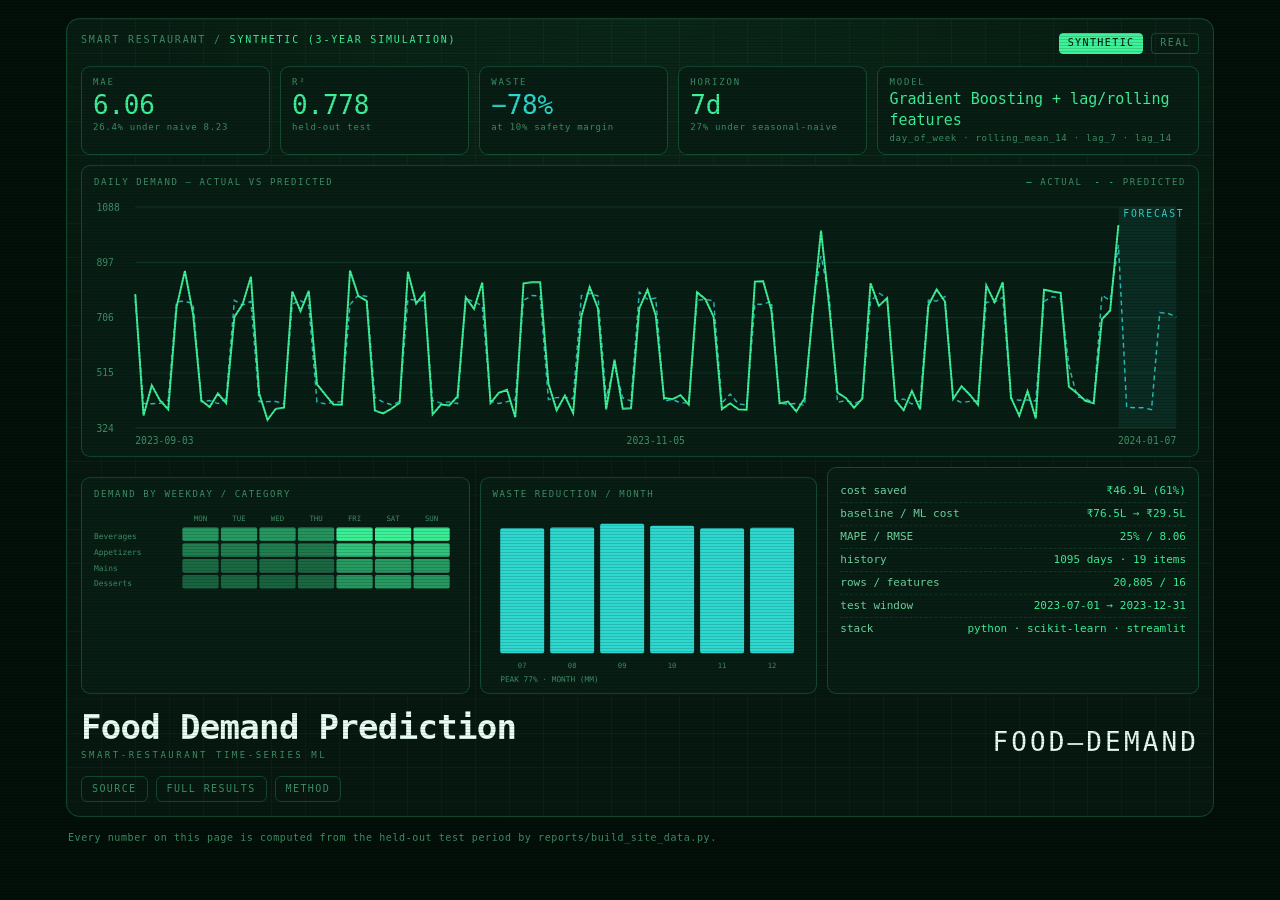
==== docs/index.html @ 6f1a0f6f "Add static results site (GitHub Pages) and sync README metrics - docs/: dependency-free results page" ====
<!doctype html>
<html lang="en">
<head>
<meta charset="utf-8">
<meta name="viewport" content="width=device-width, initial-scale=1">
<title>Food Demand Prediction — Smart Restaurant Time-Series ML</title>
<meta name="description" content="Forecasting daily restaurant demand and turning it into rupee-optimal prep quantities. Live results from the trained models.">
<style>
  :root{
    --bg:#03100a; --panel:#06180f; --panel-2:#081e14;
    --edge:rgba(62,242,154,.22);
    --dim:#3f8f68; --mid:#6fd6a0; --hot:#3ef29a; --cyan:#2fd8cf; --warn:#f2c14e;
    --font:ui-monospace,"SF Mono",Menlo,Consolas,"DejaVu Sans Mono",monospace;
  }
  *{box-sizing:border-box}
  body{margin:0;background:var(--bg);color:var(--mid);font-family:var(--font);
       font-size:13px;line-height:1.45;-webkit-font-smoothing:antialiased}
  body::before{content:"";position:fixed;inset:0;pointer-events:none;z-index:2;
       background:repeating-linear-gradient(180deg,rgba(0,0,0,.28) 0 1px,transparent 1px 3px);opacity:.5}
  .wrap{max-width:1180px;margin:0 auto;padding:18px 16px 40px}
  .frame{border:1px solid var(--edge);border-radius:14px;background:
       radial-gradient(120% 90% at 50% 0%,rgba(62,242,154,.07),transparent 60%),var(--panel);
       padding:14px;position:relative;overflow:hidden}
  .frame::after{content:"";position:absolute;inset:0;pointer-events:none;
       background-image:linear-gradient(rgba(62,242,154,.045) 1px,transparent 1px),
                        linear-gradient(90deg,rgba(62,242,154,.045) 1px,transparent 1px);
       background-size:34px 34px}
  .topbar{display:flex;justify-content:space-between;font-size:10px;letter-spacing:.18em;
       color:var(--dim);text-transform:uppercase;margin-bottom:12px}
  .topbar b{color:var(--hot);font-weight:400}
  button.src{background:none;border:1px solid var(--edge);color:var(--dim);font:inherit;font-size:10px;
       letter-spacing:.14em;padding:2px 8px;border-radius:4px;cursor:pointer;text-transform:uppercase}
  button.src[aria-pressed="true"]{color:#03100a;background:var(--hot);border-color:var(--hot)}
  .kpis{display:grid;grid-template-columns:repeat(4,1fr) 1.7fr;gap:10px}
  .card{border:1px solid var(--edge);border-radius:9px;background:var(--panel-2);padding:9px 11px;position:relative;z-index:1}
  .k-label{font-size:9px;letter-spacing:.2em;color:var(--dim);text-transform:uppercase}
  .k-val{font-size:26px;line-height:1.25;color:var(--hot);letter-spacing:-.01em}
  .k-val.cyan{color:var(--cyan)} .k-sub{font-size:9px;color:var(--dim);letter-spacing:.08em}
  .k-model{font-size:15px;color:var(--hot);word-break:break-word}
  .panel{border:1px solid var(--edge);border-radius:9px;background:var(--panel-2);
       padding:10px 12px 6px;margin-top:10px;position:relative;z-index:1}
  .p-head{display:flex;justify-content:space-between;align-items:baseline;
       font-size:9px;letter-spacing:.18em;color:var(--dim);text-transform:uppercase;margin-bottom:6px}
  .legend span{margin-left:12px} .legend i{font-style:normal;color:var(--hot)}
  .legend i.dash{color:var(--cyan)}
  .grid3{display:grid;grid-template-columns:1.15fr 1fr 1.1fr;gap:10px;margin-top:10px}
  svg{display:block;width:100%;height:auto;overflow:visible}
  .facts{border:1px solid var(--edge);border-radius:9px;background:var(--panel-2);padding:12px;
       position:relative;z-index:1;font-size:11px}
  .facts div{display:flex;justify-content:space-between;gap:10px;padding:3px 0;border-bottom:1px dashed rgba(62,242,154,.12)}
  .facts div:last-child{border:0} .facts b{color:var(--hot);font-weight:400;text-align:right}
  .title{display:flex;justify-content:space-between;align-items:flex-end;gap:16px;margin-top:16px;
       position:relative;z-index:1}
  .title h1{margin:0;font-size:34px;line-height:1;color:#eafff4;font-weight:600;letter-spacing:-.02em}
  .title p{margin:5px 0 0;font-size:9px;letter-spacing:.28em;color:var(--dim);text-transform:uppercase}
  .title .mark{font-size:26px;color:#eafff4;letter-spacing:.12em;white-space:nowrap}
  .links{margin-top:14px;display:flex;flex-wrap:wrap;gap:8px}
  .links a{color:var(--dim);text-decoration:none;border:1px solid var(--edge);border-radius:6px;
       padding:5px 10px;font-size:10px;letter-spacing:.14em;text-transform:uppercase}
  .links a:hover,.links a:focus-visible{color:#03100a;background:var(--hot);border-color:var(--hot)}
  .note{margin:14px 2px 0;font-size:10px;color:var(--dim);letter-spacing:.06em}
  @media (max-width:860px){
    .kpis{grid-template-columns:repeat(2,1fr)} .kpis .card:last-child{grid-column:1/-1}
    .grid3{grid-template-columns:1fr} .title{flex-direction:column;align-items:flex-start}
    .title .mark{font-size:18px}
  }
</style>
</head>
<body>
<div class="wrap">
  <div class="frame">
    <div class="topbar">
      <span>SMART RESTAURANT / <b id="dataset">—</b></span>
      <span>
        <button class="src" data-src="synthetic" aria-pressed="true">synthetic</button>
        <button class="src" data-src="real" aria-pressed="false">real</button>
      </span>
    </div>

    <div class="kpis">
      <div class="card"><div class="k-label">MAE</div><div class="k-val" id="mae">—</div><div class="k-sub" id="maeSub">units/day</div></div>
      <div class="card"><div class="k-label">R²</div><div class="k-val" id="r2">—</div><div class="k-sub">held-out test</div></div>
      <div class="card"><div class="k-label">WASTE</div><div class="k-val cyan" id="waste">—</div><div class="k-sub" id="wasteSub">vs max-prep</div></div>
      <div class="card"><div class="k-label">HORIZON</div><div class="k-val" id="horizon">—</div><div class="k-sub" id="horizonSub">multi-step</div></div>
      <div class="card"><div class="k-label">MODEL</div><div class="k-model" id="model">—</div><div class="k-sub" id="feats">—</div></div>
    </div>

    <div class="panel">
      <div class="p-head"><span>Daily demand — actual vs predicted</span>
        <span class="legend"><span><i>—</i> actual</span><span><i class="dash">- -</i> predicted</span></span></div>
      <svg id="lineChart" viewBox="0 0 900 210" role="img" aria-label="Daily total demand: actual versus predicted, with a 7-day forecast"></svg>
    </div>

    <div class="grid3">
      <div class="panel">
        <div class="p-head"><span>Demand by weekday / category</span></div>
        <svg id="heat" viewBox="0 0 320 150" role="img" aria-label="Mean demand per weekday and menu category"></svg>
      </div>
      <div class="panel">
        <div class="p-head"><span>Waste reduction / month</span></div>
        <svg id="bars" viewBox="0 0 260 150" role="img" aria-label="Monthly waste reduction versus the baseline prep strategy"></svg>
      </div>
      <div class="facts" id="facts"></div>
    </div>

    <div class="title">
      <div><h1>Food Demand Prediction</h1><p>Smart-restaurant time-series ML</p></div>
      <div class="mark">FOOD—DEMAND</div>
    </div>

    <div class="links">
      <a href="https://github.com/The-AlphaWolf/Restaurent-management">Source</a>
      <a href="https://github.com/The-AlphaWolf/Restaurent-management/blob/main/RESULTS.md">Full results</a>
      <a href="https://github.com/The-AlphaWolf/Restaurent-management#-approach--key-decisions">Method</a>
    </div>
  </div>
  <p class="note" id="note">Every number on this page is computed from the held-out test period by <code>reports/build_site_data.py</code>.</p>
</div>

<script>
const $ = id => document.getElementById(id);
const W = 900, H = 210, PAD = {l: 34, r: 8, t: 10, b: 18};
const svg = (tag, attrs) => {
  const el = document.createElementNS("http://www.w3.org/2000/svg", tag);
  for (const k in attrs) el.setAttribute(k, attrs[k]);
  return el;
};
const path = pts => pts.map((p, i) => (i ? "L" : "M") + p[0].toFixed(1) + " " + p[1].toFixed(1)).join(" ");
const tooltip = (el, text) => {                      // native SVG hover tooltip
  const t = svg("title", {}); t.textContent = text; el.append(t); return el;
};

function lineChart(series, forecast) {
  const el = $("lineChart"); el.replaceChildren();
  const all = series.concat(forecast.map(f => ({date: f.date, actual: null, predicted: f.predicted})));
  const vals = all.flatMap(d => [d.actual, d.predicted]).filter(v => v != null);
  const lo = Math.min(...vals) * 0.92, hi = Math.max(...vals) * 1.06;
  const x = i => PAD.l + i * (W - PAD.l - PAD.r) / (all.length - 1);
  const y = v => H - PAD.b - (v - lo) / (hi - lo) * (H - PAD.t - PAD.b);

  for (let g = 0; g <= 4; g++) {                       // horizontal gridlines + y labels
    const v = lo + (hi - lo) * g / 4;
    el.append(svg("line", {x1: PAD.l, x2: W - PAD.r, y1: y(v), y2: y(v),
      stroke: "rgba(62,242,154,.10)", "stroke-width": 1}));
    const t = svg("text", {x: 2, y: y(v) + 3, fill: "#3f8f68", "font-size": 8});
    t.textContent = Math.round(v); el.append(t);
  }
  const cut = series.length - 1;
  if (forecast.length) {                                // forecast region marker
    el.append(svg("rect", {x: x(cut), y: PAD.t, width: W - PAD.r - x(cut), height: H - PAD.t - PAD.b,
      fill: "rgba(47,216,207,.07)"}));
    const t = svg("text", {x: x(cut) + 4, y: PAD.t + 8, fill: "#2fd8cf", "font-size": 8, "letter-spacing": 1.5});
    t.textContent = "FORECAST"; el.append(t);
  }
  el.append(svg("path", {d: path(all.map((d, i) => [x(i), y(d.predicted)])),
    fill: "none", stroke: "#2fd8cf", "stroke-width": 1.2, "stroke-dasharray": "4 3", opacity: .85}));
  el.append(svg("path", {d: path(series.map((d, i) => [x(i), y(d.actual)])),
    fill: "none", stroke: "#3ef29a", "stroke-width": 1.6}));

  [0, Math.floor(all.length / 2), all.length - 1].forEach(i => {   // x labels
    const t = svg("text", {x: x(i), y: H - 5, fill: "#3f8f68", "font-size": 8,
      "text-anchor": i === 0 ? "start" : i === all.length - 1 ? "end" : "middle"});
    t.textContent = all[i].date; el.append(t);
  });
}

function heatmap(h) {
  const el = $("heat"); el.replaceChildren();
  if (!h.rows.length) return;
  const x0 = 78, cellW = (320 - x0 - 4) / h.cols.length, cellH = Math.min(14, (150 - 22) / h.rows.length);
  const max = Math.max(...h.values.flat()) || 1;
  h.rows.forEach((row, r) => {
    const label = svg("text", {x: 0, y: 18 + r * cellH + cellH * 0.72, fill: "#3f8f68", "font-size": 7});
    label.textContent = row.length > 15 ? row.slice(0, 14) + "…" : row;
    el.append(label);
    h.values[r].forEach((v, c) => {
      const rect = svg("rect", {x: x0 + c * cellW, y: 18 + r * cellH, width: cellW - 2, height: cellH - 2,
        rx: 1.5, fill: "#3ef29a", "fill-opacity": (0.08 + 0.92 * v / max).toFixed(2)});
      el.append(tooltip(rect, `${row} · ${h.cols[c]}: ${v}`));
    });
  });
  h.cols.forEach((c, i) => {
    const t = svg("text", {x: x0 + i * cellW + cellW / 2 - 1, y: 12, fill: "#3f8f68",
      "font-size": 6.5, "text-anchor": "middle"});
    t.textContent = c; el.append(t);
  });
}

function bars(months) {
  const el = $("bars"); el.replaceChildren();
  if (!months.length) return;
  const max = Math.max(...months.map(m => m.reduction), 1);
  const bw = (260 - 10) / months.length;
  months.forEach((m, i) => {
    const h = Math.max(1, m.reduction / max * 108);
    const rect = svg("rect", {x: 6 + i * bw, y: 122 - h, width: bw - 5, height: h, rx: 1.5, fill: "#2fd8cf"});
    el.append(tooltip(rect, `${m.month}: ${m.reduction}% less waste`));
    const t = svg("text", {x: 6 + i * bw + (bw - 5) / 2, y: 134, fill: "#3f8f68",
      "font-size": 6, "text-anchor": "middle"});
    t.textContent = m.month.slice(5); el.append(t);
  });
  const t = svg("text", {x: 6, y: 146, fill: "#3f8f68", "font-size": 6.5});
  t.textContent = `PEAK ${max.toFixed(0)}% · MONTH (MM)`; el.append(t);
}

const inr = v => v >= 1e7 ? "₹" + (v / 1e7).toFixed(1) + "Cr" : "₹" + (v / 1e5).toFixed(1) + "L";

function render(d) {
  $("dataset").textContent = d.label;
  $("mae").textContent = d.metrics.mae;
  $("maeSub").textContent = `${d.metrics.mae_gain_pct}% under naive ${d.metrics.baseline_mae}`;
  $("r2").textContent = d.metrics.r2;
  $("waste").textContent = "−" + Math.round(d.metrics.waste_reduction_pct) + "%";
  $("wasteSub").textContent = `at ${Math.round(d.metrics.optimal_margin * 100)}% safety margin`;
  $("horizon").textContent = d.metrics.horizon_days + "d";
  $("horizonSub").textContent = d.metrics.horizon_gain_pct
    ? `${d.metrics.horizon_gain_pct}% under seasonal-naive` : "single-step";
  $("model").textContent = d.model + " + lag/rolling features";
  $("feats").textContent = d.top_features.join(" · ");
  lineChart(d.series, d.forecast);
  heatmap(d.heatmap);
  bars(d.waste_by_month);
  $("facts").replaceChildren(...[
    ["cost saved", `${inr(d.metrics.baseline_cost - d.metrics.ml_cost)} (${Math.round(d.metrics.cost_saving_pct)}%)`],
    ["baseline / ML cost", `${inr(d.metrics.baseline_cost)} → ${inr(d.metrics.ml_cost)}`],
    ["MAPE / RMSE", `${d.metrics.mape}% / ${d.metrics.rmse}`],
    ["history", `${d.facts.days} days · ${d.facts.items} items`],
    ["rows / features", `${d.facts.rows.toLocaleString()} / ${d.facts.features}`],
    ["test window", `${d.facts.test_from} → ${d.facts.test_to}`],
    ["stack", "python · scikit-learn · streamlit"],
  ].map(([k, v]) => {
    const row = document.createElement("div");
    row.append(document.createTextNode(k), Object.assign(document.createElement("b"), {textContent: v}));
    return row;
  }));
}

fetch("data.json").then(r => r.json()).then(all => {
  const buttons = [...document.querySelectorAll("button.src")].filter(b => all[b.dataset.src]);
  document.querySelectorAll("button.src").forEach(b => { if (!all[b.dataset.src]) b.remove(); });
  const show = src => {
    buttons.forEach(b => b.setAttribute("aria-pressed", String(b.dataset.src === src)));
    render(all[src]);
  };
  buttons.forEach(b => b.addEventListener("click", () => show(b.dataset.src)));
  show(buttons[0].dataset.src);
}).catch(e => { $("note").textContent = "Could not load data.json — " + e.message; });
</script>
</body>
</html>
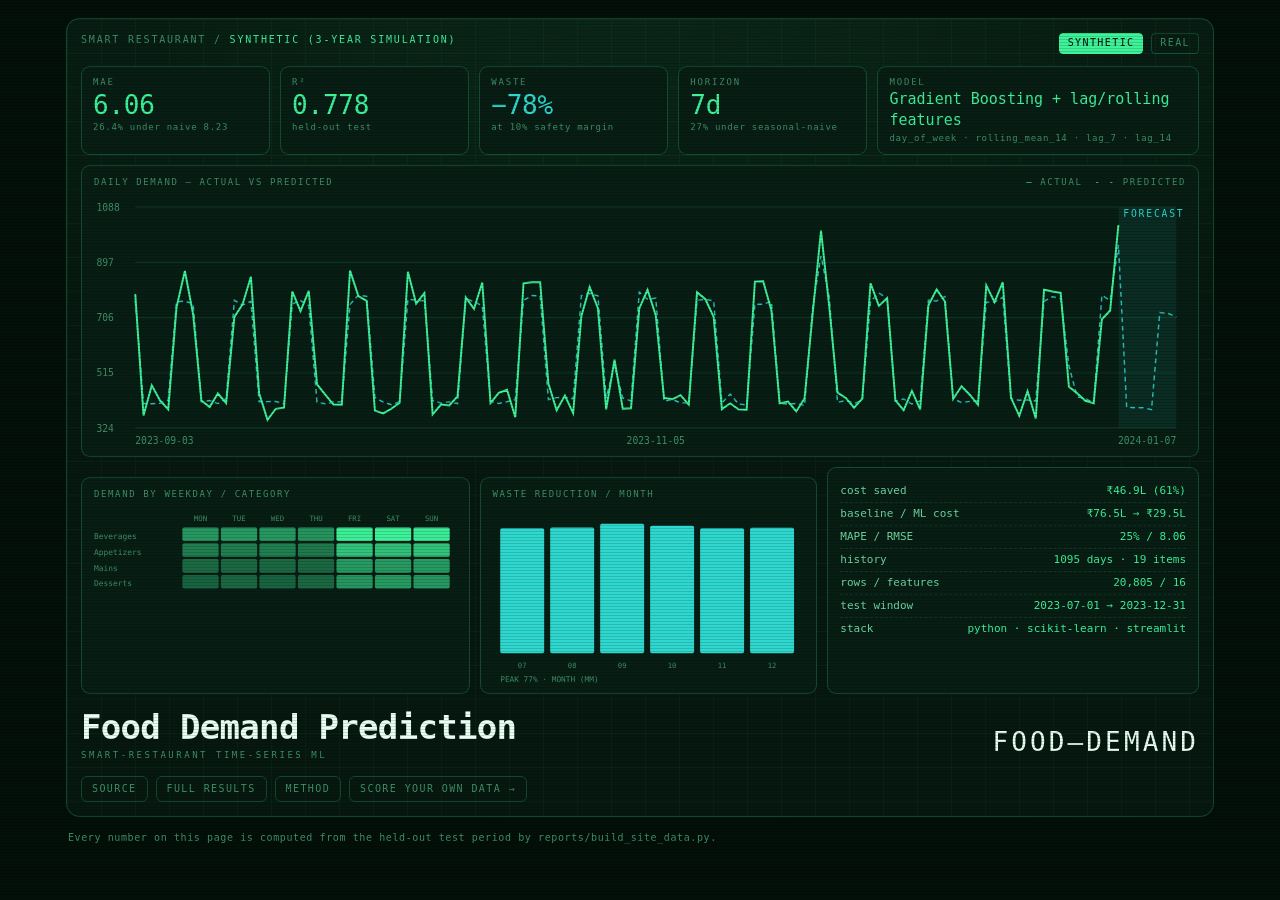
==== commit 6cbfe728: "Add an interactive page that forecasts a visitor's own pasted data docs/try.html lets anyone paste o" ====
--- a/docs/index.html
+++ b/docs/index.html
@@ -5,66 +5,7 @@
 <meta name="viewport" content="width=device-width, initial-scale=1">
 <title>Food Demand Prediction — Smart Restaurant Time-Series ML</title>
 <meta name="description" content="Forecasting daily restaurant demand and turning it into rupee-optimal prep quantities. Live results from the trained models.">
-<style>
-  :root{
-    --bg:#03100a; --panel:#06180f; --panel-2:#081e14;
-    --edge:rgba(62,242,154,.22);
-    --dim:#3f8f68; --mid:#6fd6a0; --hot:#3ef29a; --cyan:#2fd8cf; --warn:#f2c14e;
-    --font:ui-monospace,"SF Mono",Menlo,Consolas,"DejaVu Sans Mono",monospace;
-  }
-  *{box-sizing:border-box}
-  body{margin:0;background:var(--bg);color:var(--mid);font-family:var(--font);
-       font-size:13px;line-height:1.45;-webkit-font-smoothing:antialiased}
-  body::before{content:"";position:fixed;inset:0;pointer-events:none;z-index:2;
-       background:repeating-linear-gradient(180deg,rgba(0,0,0,.28) 0 1px,transparent 1px 3px);opacity:.5}
-  .wrap{max-width:1180px;margin:0 auto;padding:18px 16px 40px}
-  .frame{border:1px solid var(--edge);border-radius:14px;background:
-       radial-gradient(120% 90% at 50% 0%,rgba(62,242,154,.07),transparent 60%),var(--panel);
-       padding:14px;position:relative;overflow:hidden}
-  .frame::after{content:"";position:absolute;inset:0;pointer-events:none;
-       background-image:linear-gradient(rgba(62,242,154,.045) 1px,transparent 1px),
-                        linear-gradient(90deg,rgba(62,242,154,.045) 1px,transparent 1px);
-       background-size:34px 34px}
-  .topbar{display:flex;justify-content:space-between;font-size:10px;letter-spacing:.18em;
-       color:var(--dim);text-transform:uppercase;margin-bottom:12px}
-  .topbar b{color:var(--hot);font-weight:400}
-  button.src{background:none;border:1px solid var(--edge);color:var(--dim);font:inherit;font-size:10px;
-       letter-spacing:.14em;padding:2px 8px;border-radius:4px;cursor:pointer;text-transform:uppercase}
-  button.src[aria-pressed="true"]{color:#03100a;background:var(--hot);border-color:var(--hot)}
-  .kpis{display:grid;grid-template-columns:repeat(4,1fr) 1.7fr;gap:10px}
-  .card{border:1px solid var(--edge);border-radius:9px;background:var(--panel-2);padding:9px 11px;position:relative;z-index:1}
-  .k-label{font-size:9px;letter-spacing:.2em;color:var(--dim);text-transform:uppercase}
-  .k-val{font-size:26px;line-height:1.25;color:var(--hot);letter-spacing:-.01em}
-  .k-val.cyan{color:var(--cyan)} .k-sub{font-size:9px;color:var(--dim);letter-spacing:.08em}
-  .k-model{font-size:15px;color:var(--hot);word-break:break-word}
-  .panel{border:1px solid var(--edge);border-radius:9px;background:var(--panel-2);
-       padding:10px 12px 6px;margin-top:10px;position:relative;z-index:1}
-  .p-head{display:flex;justify-content:space-between;align-items:baseline;
-       font-size:9px;letter-spacing:.18em;color:var(--dim);text-transform:uppercase;margin-bottom:6px}
-  .legend span{margin-left:12px} .legend i{font-style:normal;color:var(--hot)}
-  .legend i.dash{color:var(--cyan)}
-  .grid3{display:grid;grid-template-columns:1.15fr 1fr 1.1fr;gap:10px;margin-top:10px}
-  svg{display:block;width:100%;height:auto;overflow:visible}
-  .facts{border:1px solid var(--edge);border-radius:9px;background:var(--panel-2);padding:12px;
-       position:relative;z-index:1;font-size:11px}
-  .facts div{display:flex;justify-content:space-between;gap:10px;padding:3px 0;border-bottom:1px dashed rgba(62,242,154,.12)}
-  .facts div:last-child{border:0} .facts b{color:var(--hot);font-weight:400;text-align:right}
-  .title{display:flex;justify-content:space-between;align-items:flex-end;gap:16px;margin-top:16px;
-       position:relative;z-index:1}
-  .title h1{margin:0;font-size:34px;line-height:1;color:#eafff4;font-weight:600;letter-spacing:-.02em}
-  .title p{margin:5px 0 0;font-size:9px;letter-spacing:.28em;color:var(--dim);text-transform:uppercase}
-  .title .mark{font-size:26px;color:#eafff4;letter-spacing:.12em;white-space:nowrap}
-  .links{margin-top:14px;display:flex;flex-wrap:wrap;gap:8px}
-  .links a{color:var(--dim);text-decoration:none;border:1px solid var(--edge);border-radius:6px;
-       padding:5px 10px;font-size:10px;letter-spacing:.14em;text-transform:uppercase}
-  .links a:hover,.links a:focus-visible{color:#03100a;background:var(--hot);border-color:var(--hot)}
-  .note{margin:14px 2px 0;font-size:10px;color:var(--dim);letter-spacing:.06em}
-  @media (max-width:860px){
-    .kpis{grid-template-columns:repeat(2,1fr)} .kpis .card:last-child{grid-column:1/-1}
-    .grid3{grid-template-columns:1fr} .title{flex-direction:column;align-items:flex-start}
-    .title .mark{font-size:18px}
-  }
-</style>
+<link rel="stylesheet" href="style.css">
 </head>
 <body>
 <div class="wrap">
@@ -112,6 +53,7 @@
       <a href="https://github.com/The-AlphaWolf/Restaurent-management">Source</a>
       <a href="https://github.com/The-AlphaWolf/Restaurent-management/blob/main/RESULTS.md">Full results</a>
       <a href="https://github.com/The-AlphaWolf/Restaurent-management#-approach--key-decisions">Method</a>
+      <a href="try.html">Score your own data →</a>
     </div>
   </div>
   <p class="note" id="note">Every number on this page is computed from the held-out test period by <code>reports/build_site_data.py</code>.</p>
--- a/docs/style.css
+++ b/docs/style.css
@@ -0,0 +1,84 @@
+:root{
+  --bg:#03100a; --panel:#06180f; --panel-2:#081e14;
+  --edge:rgba(62,242,154,.22);
+  --dim:#3f8f68; --mid:#6fd6a0; --hot:#3ef29a; --cyan:#2fd8cf; --warn:#f2c14e;
+  --font:ui-monospace,"SF Mono",Menlo,Consolas,"DejaVu Sans Mono",monospace;
+}
+*{box-sizing:border-box}
+body{margin:0;background:var(--bg);color:var(--mid);font-family:var(--font);
+     font-size:13px;line-height:1.45;-webkit-font-smoothing:antialiased}
+body::before{content:"";position:fixed;inset:0;pointer-events:none;z-index:2;
+     background:repeating-linear-gradient(180deg,rgba(0,0,0,.28) 0 1px,transparent 1px 3px);opacity:.5}
+.wrap{max-width:1180px;margin:0 auto;padding:18px 16px 40px}
+.frame{border:1px solid var(--edge);border-radius:14px;background:
+     radial-gradient(120% 90% at 50% 0%,rgba(62,242,154,.07),transparent 60%),var(--panel);
+     padding:14px;position:relative;overflow:hidden}
+.frame::after{content:"";position:absolute;inset:0;pointer-events:none;
+     background-image:linear-gradient(rgba(62,242,154,.045) 1px,transparent 1px),
+                      linear-gradient(90deg,rgba(62,242,154,.045) 1px,transparent 1px);
+     background-size:34px 34px}
+.topbar{display:flex;justify-content:space-between;font-size:10px;letter-spacing:.18em;
+     color:var(--dim);text-transform:uppercase;margin-bottom:12px}
+.topbar b{color:var(--hot);font-weight:400}
+.topbar a{color:var(--dim);text-decoration:none;border-bottom:1px dotted var(--edge)}
+.topbar a:hover,.topbar a:focus-visible{color:var(--hot)}
+button.src{background:none;border:1px solid var(--edge);color:var(--dim);font:inherit;font-size:10px;
+     letter-spacing:.14em;padding:2px 8px;border-radius:4px;cursor:pointer;text-transform:uppercase}
+button.src[aria-pressed="true"]{color:#03100a;background:var(--hot);border-color:var(--hot)}
+.kpis{display:grid;grid-template-columns:repeat(4,1fr) 1.7fr;gap:10px}
+.card{border:1px solid var(--edge);border-radius:9px;background:var(--panel-2);padding:9px 11px;position:relative;z-index:1}
+.k-label{font-size:9px;letter-spacing:.2em;color:var(--dim);text-transform:uppercase}
+.k-val{font-size:26px;line-height:1.25;color:var(--hot);letter-spacing:-.01em}
+.k-val.cyan{color:var(--cyan)} .k-sub{font-size:9px;color:var(--dim);letter-spacing:.08em}
+.k-model{font-size:15px;color:var(--hot);word-break:break-word}
+.panel{border:1px solid var(--edge);border-radius:9px;background:var(--panel-2);
+     padding:10px 12px 6px;margin-top:10px;position:relative;z-index:1}
+.p-head{display:flex;justify-content:space-between;align-items:baseline;
+     font-size:9px;letter-spacing:.18em;color:var(--dim);text-transform:uppercase;margin-bottom:6px}
+.legend span{margin-left:12px} .legend i{font-style:normal;color:var(--hot)}
+.legend i.dash{color:var(--cyan)}
+.grid3{display:grid;grid-template-columns:1.15fr 1fr 1.1fr;gap:10px;margin-top:10px}
+svg{display:block;width:100%;height:auto;overflow:visible}
+.facts{border:1px solid var(--edge);border-radius:9px;background:var(--panel-2);padding:12px;
+     position:relative;z-index:1;font-size:11px}
+.facts div{display:flex;justify-content:space-between;gap:10px;padding:3px 0;border-bottom:1px dashed rgba(62,242,154,.12)}
+.facts div:last-child{border:0} .facts b{color:var(--hot);font-weight:400;text-align:right}
+.title{display:flex;justify-content:space-between;align-items:flex-end;gap:16px;margin-top:16px;
+     position:relative;z-index:1}
+.title h1{margin:0;font-size:34px;line-height:1;color:#eafff4;font-weight:600;letter-spacing:-.02em}
+.title p{margin:5px 0 0;font-size:9px;letter-spacing:.28em;color:var(--dim);text-transform:uppercase}
+.title .mark{font-size:26px;color:#eafff4;letter-spacing:.12em;white-space:nowrap}
+.links{margin-top:14px;display:flex;flex-wrap:wrap;gap:8px}
+.links a{color:var(--dim);text-decoration:none;border:1px solid var(--edge);border-radius:6px;
+     padding:5px 10px;font-size:10px;letter-spacing:.14em;text-transform:uppercase}
+.links a:hover,.links a:focus-visible{color:#03100a;background:var(--hot);border-color:var(--hot)}
+.note{margin:14px 2px 0;font-size:10px;color:var(--dim);letter-spacing:.06em}
+
+/* --- try.html: the interactive "score your own data" page --- */
+.io{display:grid;grid-template-columns:1.1fr 1fr;gap:10px;margin-top:10px}
+textarea,input{width:100%;background:#04150d;color:var(--mid);font:inherit;font-size:12px;
+     border:1px solid var(--edge);border-radius:6px;padding:8px}
+textarea{height:190px;resize:vertical;white-space:pre}
+textarea:focus,input:focus{outline:2px solid var(--hot);outline-offset:1px}
+label{display:block;font-size:9px;letter-spacing:.18em;color:var(--dim);text-transform:uppercase;margin:8px 0 3px}
+.row{display:flex;gap:10px;flex-wrap:wrap;align-items:flex-end;margin-top:6px}
+.row>div{flex:1 1 120px}
+button.go{background:var(--hot);color:#03100a;border:0;border-radius:6px;font:inherit;font-size:11px;
+     letter-spacing:.16em;text-transform:uppercase;padding:9px 18px;cursor:pointer}
+button.go:hover{filter:brightness(1.12)}
+button.ghost{background:none;border:1px solid var(--edge);color:var(--dim);font:inherit;font-size:11px;
+     letter-spacing:.16em;text-transform:uppercase;padding:9px 14px;border-radius:6px;cursor:pointer}
+button.ghost:hover,button.ghost:focus-visible{color:var(--hot);border-color:var(--hot)}
+.err{color:#ff7a7a;font-size:11px;margin-top:8px;min-height:16px}
+table{width:100%;border-collapse:collapse;font-size:11px;margin-top:4px}
+th,td{text-align:right;padding:3px 6px;border-bottom:1px dashed rgba(62,242,154,.12)}
+th:first-child,td:first-child{text-align:left}
+th{color:var(--dim);font-weight:400;font-size:9px;letter-spacing:.14em;text-transform:uppercase}
+td b{color:var(--hot);font-weight:400}
+tr.best td{color:var(--hot)}
+[hidden]{display:none !important}
+@media (max-width:860px){
+  .kpis{grid-template-columns:repeat(2,1fr)} .kpis .card:last-child{grid-column:1/-1}
+  .grid3,.io{grid-template-columns:1fr} .title{flex-direction:column;align-items:flex-start}
+  .title .mark{font-size:18px}
+}
